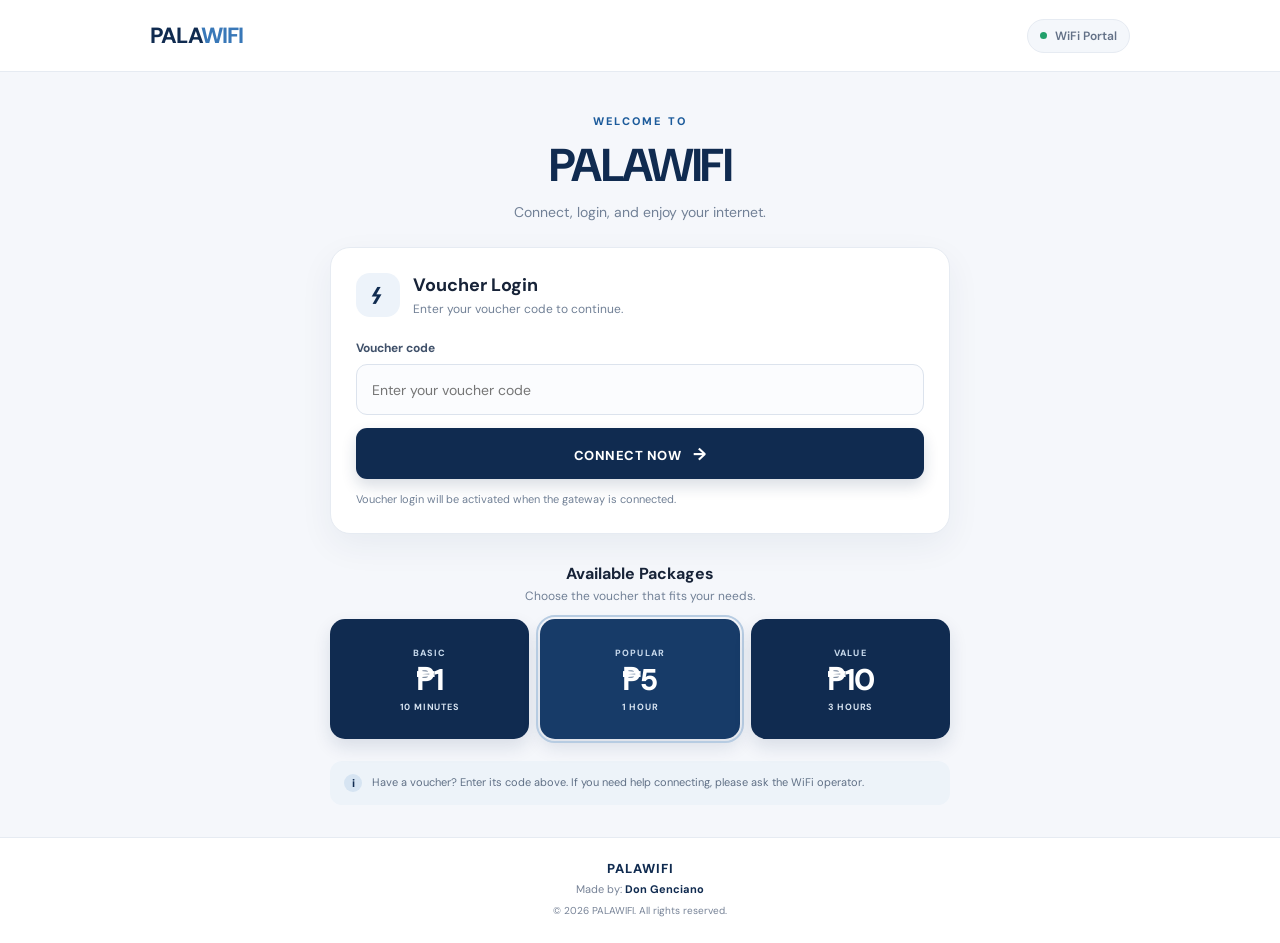
==== index.html @ 88475510 "Add files via upload" ====
<!doctype html>
<html lang="en">
<head>
  <meta charset="utf-8">
  <meta name="viewport" content="width=device-width, initial-scale=1">
  <meta name="theme-color" content="#102b50">
  <title>PALAWIFI | Connect and Enjoy</title>
  <meta name="description" content="PALAWIFI voucher login portal. Made by Don Genciano.">
  <link rel="stylesheet" href="styles.css">
</head>
<body>
  <header class="site-header">
    <a class="brand" href="#" aria-label="PALAWIFI home">PALA<span>WIFI</span></a>
    <span class="status"><i></i> WiFi Portal</span>
  </header>

  <main class="page-wrap">
    <section class="welcome">
      <div class="eyebrow">WELCOME TO</div>
      <h1>PALAWIFI</h1>
      <p class="subtitle">Connect, login, and enjoy your internet.</p>
    </section>

    <section class="login-card" aria-labelledby="login-title">
      <div class="card-heading">
        <div class="wifi-mark" aria-hidden="true">⌁</div>
        <div>
          <h2 id="login-title">Voucher Login</h2>
          <p>Enter your voucher code to continue.</p>
        </div>
      </div>
      <form id="voucher-form">
        <label for="voucher-code">Voucher code</label>
        <input id="voucher-code" name="voucher" type="text"
               placeholder="Enter your voucher code" autocomplete="off"
               autocapitalize="characters" spellcheck="false" required>
        <button class="connect-button" type="submit">CONNECT NOW <span aria-hidden="true">→</span></button>
        <p class="form-message" id="form-message" role="status" aria-live="polite">
          Voucher login will be activated when the gateway is connected.
        </p>
      </form>
    </section>

    <section class="packages" aria-labelledby="packages-title">
      <div class="section-heading">
        <h2 id="packages-title">Available Packages</h2>
        <p>Choose the voucher that fits your needs.</p>
      </div>
      <div class="package-grid">
        <article class="package-card">
          <span class="package-label">BASIC</span>
          <div class="price">₱1</div>
          <div class="duration">10 MINUTES</div>
        </article>
        <article class="package-card featured">
          <span class="package-label">POPULAR</span>
          <div class="price">₱5</div>
          <div class="duration">1 HOUR</div>
        </article>
        <article class="package-card">
          <span class="package-label">VALUE</span>
          <div class="price">₱10</div>
          <div class="duration">3 HOURS</div>
        </article>
      </div>
    </section>

    <section class="help-note">
      <span class="info-icon" aria-hidden="true">i</span>
      <p>Have a voucher? Enter its code above. If you need help connecting, please ask the WiFi operator.</p>
    </section>
  </main>

  <footer>
    <div class="footer-brand">PALAWIFI</div>
    <div>Made by: <strong>Don Genciano</strong></div>
    <small>© <span id="year"></span> PALAWIFI. All rights reserved.</small>
  </footer>
  <script src="app.js"></script>
</body>
</html>
---- styles.css ----
@import url('https://fonts.googleapis.com/css2?family=DM+Sans:wght@400;500;600;700;800&display=swap');

:root {
  --navy: #102b50;
  --navy-dark: #0b203d;
  --blue: #1c5b9b;
  --ink: #172338;
  --muted: #718096;
  --line: #e6ebf2;
  --surface: #ffffff;
  --page: #f5f7fb;
}

* { box-sizing: border-box; }
html { min-width: 320px; }
body {
  margin: 0;
  background: var(--page);
  color: var(--ink);
  font-family: "DM Sans", Arial, sans-serif;
  -webkit-font-smoothing: antialiased;
}
.site-header {
  height: 72px;
  padding: 0 max(22px, calc((100% - 980px) / 2));
  display: flex;
  align-items: center;
  justify-content: space-between;
  background: var(--surface);
  border-bottom: 1px solid var(--line);
}
.brand {
  color: var(--navy);
  font-size: 22px;
  font-weight: 800;
  letter-spacing: -.8px;
  text-decoration: none;
}
.brand span { color: #3978b8; }
.status {
  display: inline-flex;
  align-items: center;
  gap: 8px;
  color: #637187;
  font-size: 12px;
  font-weight: 600;
  background: #f4f7fb;
  border: 1px solid var(--line);
  border-radius: 999px;
  padding: 8px 12px;
}
.status i {
  width: 7px; height: 7px; border-radius: 50%;
  background: #22a06b; display: inline-block;
}
.page-wrap { width: min(100% - 32px, 620px); margin: 0 auto; }
.welcome { text-align: center; padding: 42px 12px 26px; }
.eyebrow {
  color: var(--blue); font-size: 11px; font-weight: 800;
  letter-spacing: 2.2px; margin-bottom: 7px;
}
h1 { margin: 0; color: var(--navy); font-size: clamp(34px, 8vw, 46px); letter-spacing: -1.8px; }
.subtitle { margin: 8px 0 0; color: var(--muted); font-size: 14px; }
.login-card {
  background: var(--surface); border: 1px solid var(--line);
  border-radius: 20px; padding: 25px; box-shadow: 0 12px 34px rgba(16,43,80,.06);
}
.card-heading { display: flex; gap: 13px; align-items: center; margin-bottom: 23px; }
.wifi-mark {
  width: 44px; height: 44px; border-radius: 14px;
  display: grid; place-items: center; background: #edf3fa;
  color: var(--navy); font-size: 35px; line-height: 1; transform: rotate(90deg);
}
h2 { margin: 0; color: var(--ink); font-size: 18px; }
.card-heading p, .section-heading p { margin: 4px 0 0; color: var(--muted); font-size: 12px; }
label { display: block; margin-bottom: 8px; font-size: 12px; font-weight: 700; color: #40516a; }
input {
  width: 100%; height: 51px; padding: 0 15px; border: 1px solid #dce3ed;
  border-radius: 11px; background: #fbfcfe; color: var(--ink);
  font: inherit; font-size: 14px; outline: none; transition: border .2s, box-shadow .2s;
}
input:focus { border-color: #477caf; box-shadow: 0 0 0 3px rgba(71,124,175,.13); }
.connect-button {
  width: 100%; min-height: 51px; margin-top: 13px; border: 0; border-radius: 11px;
  background: var(--navy); color: #fff; font: inherit; font-size: 13px;
  font-weight: 800; letter-spacing: .5px; cursor: pointer;
  box-shadow: 0 7px 15px rgba(16,43,80,.16);
}
.connect-button:active { background: var(--navy-dark); transform: translateY(1px); }
.connect-button span { margin-left: 8px; font-size: 17px; }
.form-message { min-height: 16px; margin: 12px 0 0; color: var(--muted); font-size: 11px; line-height: 1.5; }
.packages { padding: 29px 0 0; }
.section-heading { text-align: center; margin-bottom: 15px; }
.section-heading h2 { font-size: 16px; }
.package-grid { display: grid; grid-template-columns: repeat(3, 1fr); gap: 11px; }
.package-card {
  position: relative; min-height: 120px; padding: 17px 8px 14px;
  display: flex; flex-direction: column; align-items: center; justify-content: center;
  gap: 6px; color: #fff; background: var(--navy); border-radius: 15px;
  box-shadow: 0 8px 18px rgba(16,43,80,.12);
}
.package-card.featured { background: #173b68; outline: 2px solid #b7cce2; outline-offset: 2px; }
.package-label { color: #c6d8eb; font-size: 9px; font-weight: 800; letter-spacing: 1.2px; }
.price { font-size: 30px; line-height: 1; font-weight: 800; letter-spacing: -.8px; }
.duration { color: #d8e4f1; font-size: 9px; font-weight: 700; letter-spacing: .8px; }
.help-note {
  display: flex; gap: 10px; align-items: flex-start; margin: 22px 0 32px;
  padding: 13px 14px; background: #edf3f9; border-radius: 12px;
}
.info-icon {
  flex: 0 0 18px; width: 18px; height: 18px; border-radius: 50%;
  display: grid; place-items: center; background: #d6e4f2; color: var(--navy);
  font-size: 11px; font-weight: 800;
}
.help-note p { margin: 0; color: #607086; font-size: 11px; line-height: 1.6; }
footer {
  padding: 22px 16px 26px; text-align: center; background: #fff;
  border-top: 1px solid var(--line); color: #778397; font-size: 11px;
}
.footer-brand { margin-bottom: 5px; color: var(--navy); font-size: 13px; font-weight: 800; letter-spacing: 1px; }
footer strong { color: var(--navy); }
footer small { display: block; margin-top: 8px; font-size: 10px; }

@media (max-width: 420px) {
  .site-header { height: 62px; padding: 0 17px; }
  .page-wrap { width: min(100% - 26px, 620px); }
  .welcome { padding-top: 33px; }
  .login-card { padding: 20px 17px; }
  .package-grid { gap: 8px; }
  .package-card { min-height: 108px; border-radius: 12px; }
  .price { font-size: 27px; }
  .duration { font-size: 8px; }
}
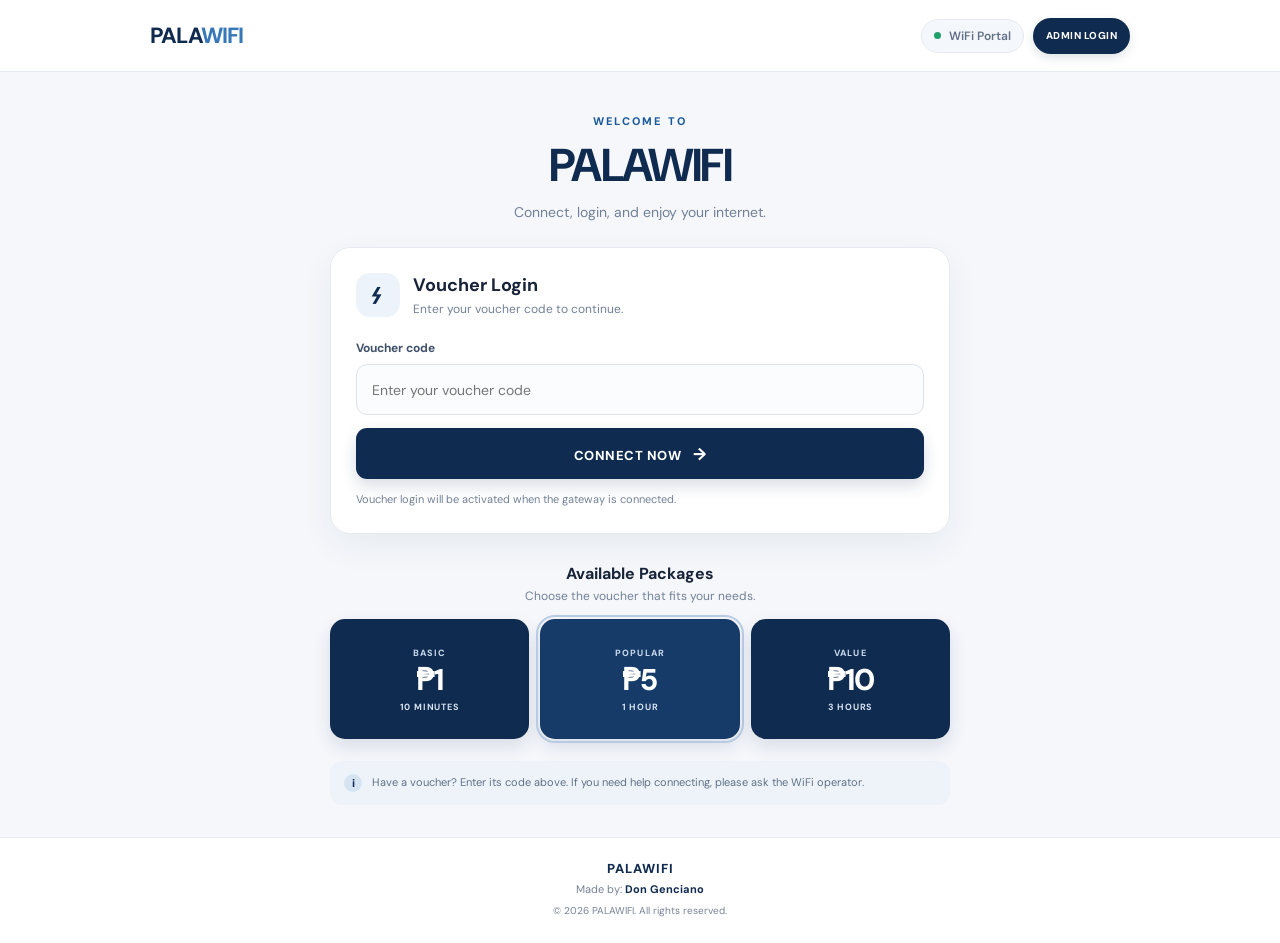
==== commit 145e9ce5: "Add files via upload" ====
--- a/index.html
+++ b/index.html
@@ -11,7 +11,10 @@
 <body>
   <header class="site-header">
     <a class="brand" href="#" aria-label="PALAWIFI home">PALA<span>WIFI</span></a>
-    <span class="status"><i></i> WiFi Portal</span>
+    <div class="header-actions">
+      <span class="status"><i></i> WiFi Portal</span>
+      <a class="admin-login-link" href="admin.html" aria-label="Open admin login">ADMIN LOGIN</a>
+    </div>
   </header>
 
   <main class="page-wrap">
--- a/styles.css
+++ b/styles.css
@@ -37,6 +37,15 @@
   text-decoration: none;
 }
 .brand span { color: #3978b8; }
+.header-actions { display: flex; align-items: center; gap: 9px; }
+.admin-login-link {
+  display: inline-flex; align-items: center; justify-content: center;
+  min-height: 36px; padding: 0 13px; border-radius: 999px;
+  background: var(--navy); color: #fff; text-decoration: none;
+  font-size: 10px; font-weight: 800; letter-spacing: .45px;
+  box-shadow: 0 4px 10px rgba(16,43,80,.13);
+}
+.admin-login-link:active { background: var(--navy-dark); transform: translateY(1px); }
 .status {
   display: inline-flex;
   align-items: center;
@@ -122,7 +131,10 @@
 footer small { display: block; margin-top: 8px; font-size: 10px; }
 
 @media (max-width: 420px) {
-  .site-header { height: 62px; padding: 0 17px; }
+  .site-header { height: 62px; padding: 0 12px; }
+  .header-actions { gap: 6px; }
+  .status { padding: 7px 8px; font-size: 10px; gap: 6px; }
+  .admin-login-link { min-height: 34px; padding: 0 9px; font-size: 9px; }
   .page-wrap { width: min(100% - 26px, 620px); }
   .welcome { padding-top: 33px; }
   .login-card { padding: 20px 17px; }
